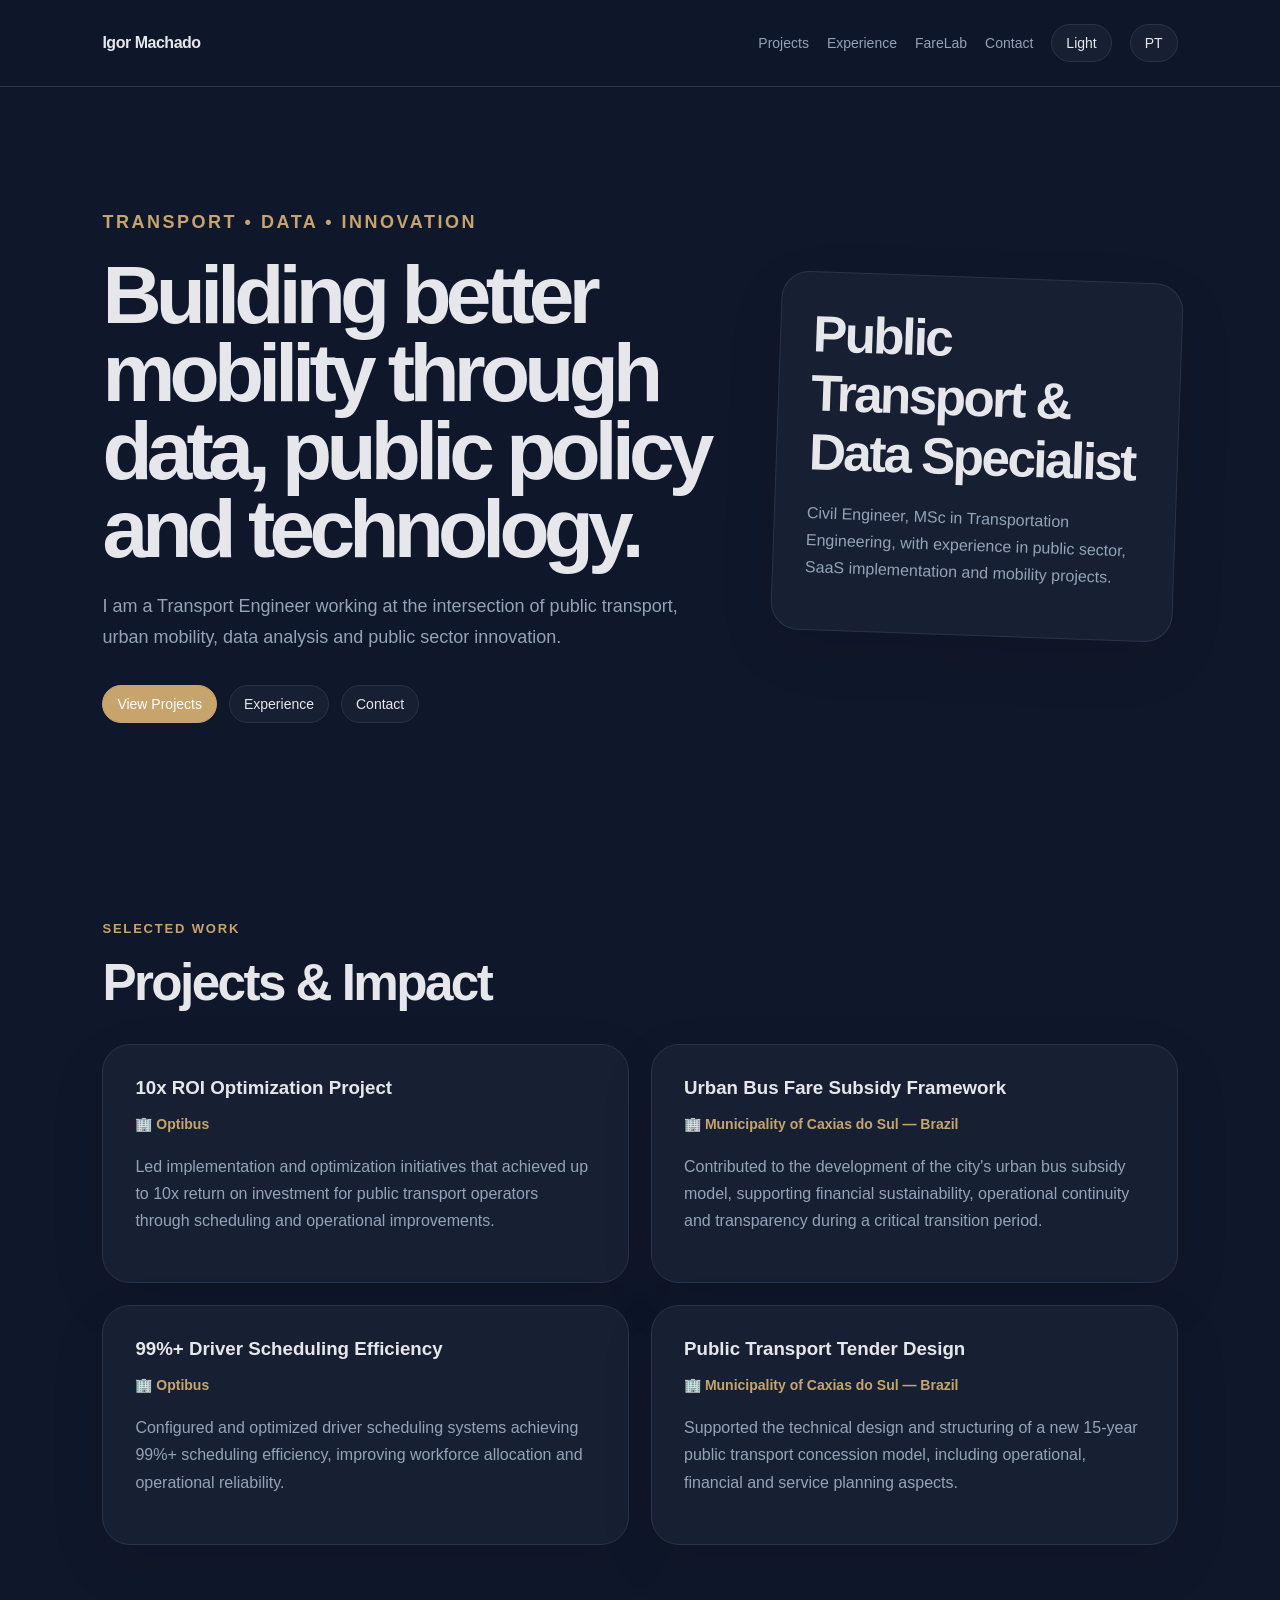
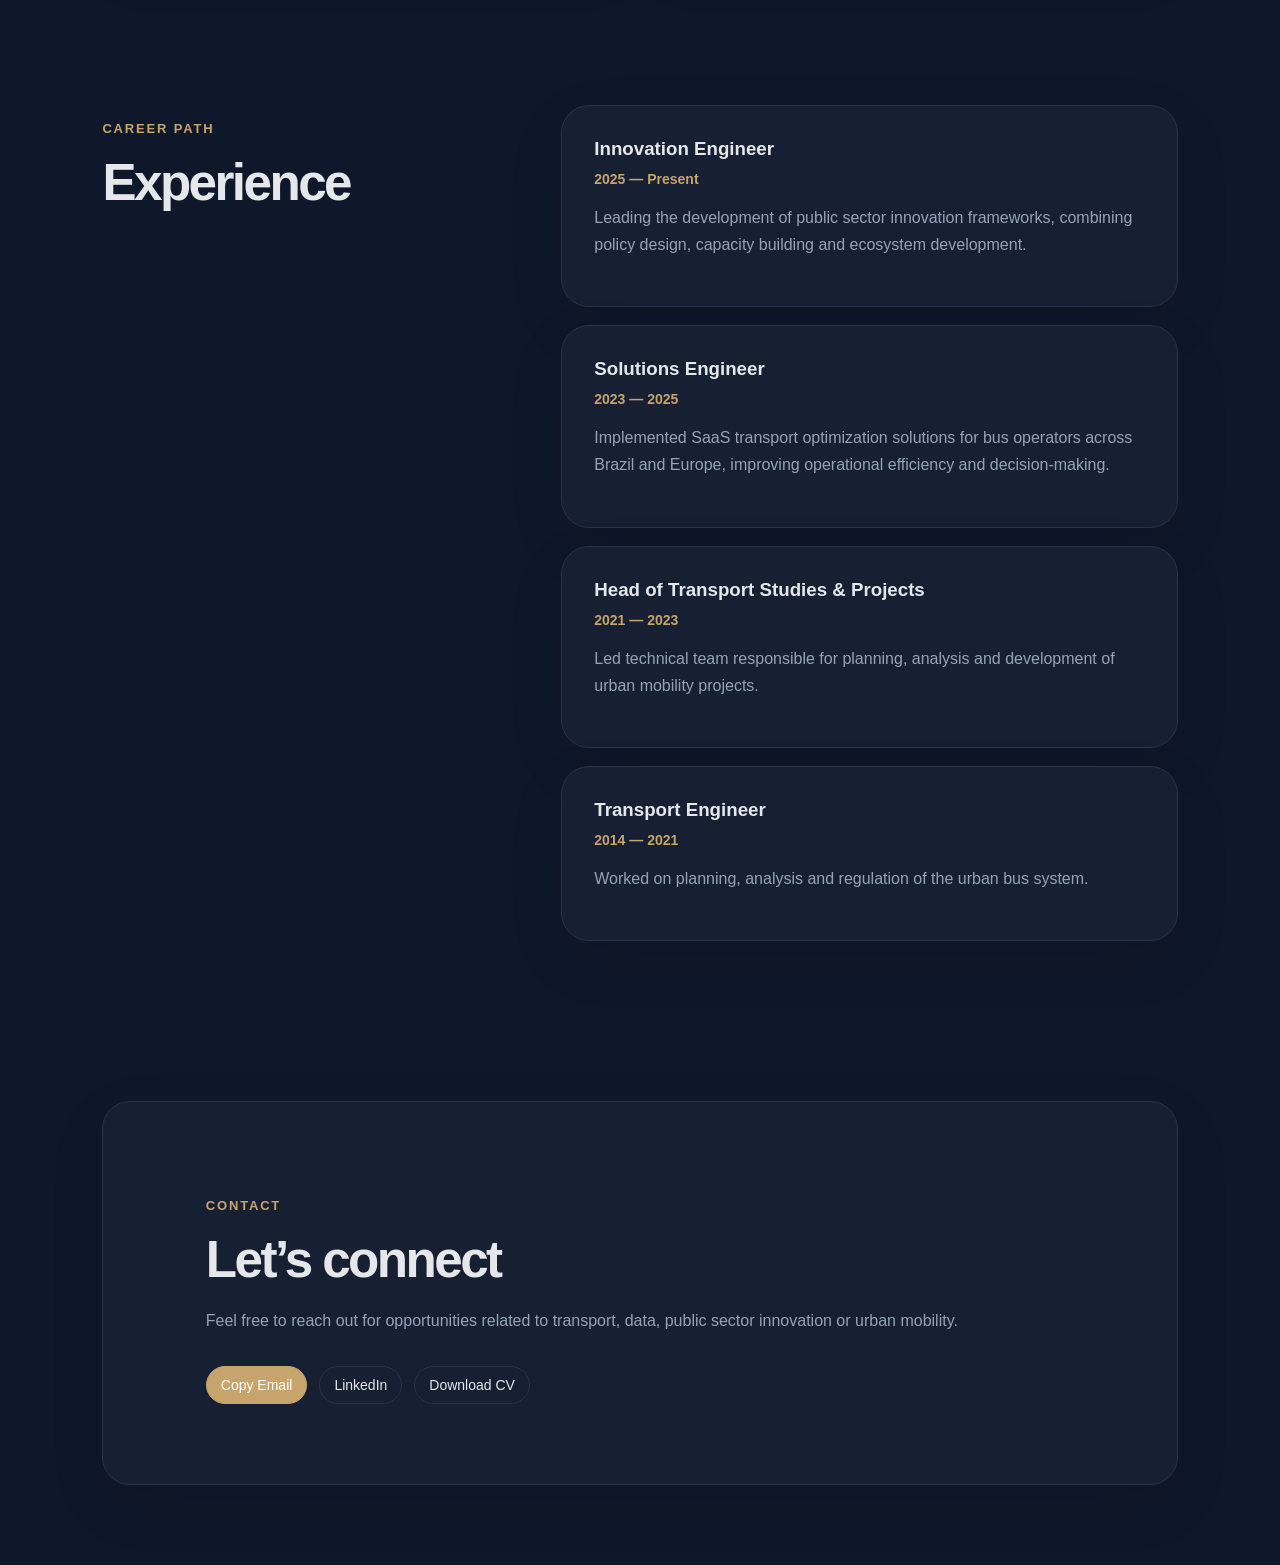
==== index.html @ 829ffb02 "Initial portfolio commit" ====
<!DOCTYPE html>
<html lang="en">
<head>
  <meta charset="UTF-8" />
  <meta name="viewport" content="width=device-width, initial-scale=1.0" />
  <title>Igor Machado</title>
  <link rel="stylesheet" href="style.css" />
</head>

<body>
  <header class="navbar">
    <div class="logo">Igor Machado</div>

    <nav class="nav-links">
      <a id="navprojects" href="#projects">Projects</a>
      <a id="navexperience" href="#experience">Experience</a>
      <a id="navfarelab" href="farelab/farelab.html">FareLab</a>
      <a id="navcontact" href="#contact">Contact</a>
      <button id="themeBtn">Dark</button>
      <button id="langBtn">PT</button>
    </nav>
  </header>

  <main>
    <section class="hero">
      <div class="hero-text">
        <p id="eyebrow" class="eyebrow">Transport • Data • Innovation</p>

        <h1 id="heroTitle">
          Building better mobility through data, public policy and technology.
        </h1>

        <p id="heroDescription">
          I am a Transport Engineer working at the intersection of public transport,
          urban mobility, data analysis and public sector innovation.
        </p>

        <div class="hero-buttons">
          <a id="btnViewProjects" class="btn primary" href="#projects">View Projects</a>
          <a id="btnexperience" class="btn secondary" href="#experience">Experience</a>
          <a id="btncontact" class="btn secondary" href="#contact">Contact</a>
        </div>
      </div>

      <div class="hero-card">
        <h2 id="heroCardTitle">Public Transport & Data Specialist</h2>
        <p id="heroCardDescription">
          Civil Engineer, MSc in Transportation Engineering, with experience in
          public sector, SaaS implementation and mobility projects.
        </p>
      </div>
    </section>

    <section id="projects" class="section">

      <div class="section-header">
        <p id="projectsEyebrow" class="eyebrow">
          Selected Work
        </p>

        <h2 id="projectsTitle">
          Projects & Impact
        </h2>
      </div>

      <div class="grid">

        <article class="card">
          <h3 id="project1Title">
            10x ROI Optimization Project
          </h3>

          <p class="project-company">
            🏢 Optibus
          </p>

          <p id="project1Description">
            Led implementation and optimization initiatives that achieved up to
            10x return on investment for public transport operators through
            scheduling and operational improvements.
          </p>
        </article>

        <article class="card">
          <h3 id="project2Title">
            Urban Bus Fare Subsidy Framework
          </h3>

          <p class="project-company">
            🏢 Municipality of Caxias do Sul — Brazil
          </p>

          <p id="project2Description">
            Contributed to the development of the city's urban bus subsidy model,
            supporting financial sustainability, operational continuity and
            transparency during a critical transition period.
          </p>
        </article>

        <article class="card">
          <h3 id="project3Title">
            99%+ Driver Scheduling Efficiency
          </h3>

          <p class="project-company">
            🏢 Optibus
          </p>

          <p id="project3Description">
            Configured and optimized driver scheduling systems achieving
            99%+ scheduling efficiency, improving workforce allocation
            and operational reliability.
          </p>
        </article>

        <article class="card">
          <h3 id="project4Title">
            Public Transport Tender Design
          </h3>

          <p class="project-company">
            🏢 Municipality of Caxias do Sul — Brazil
          </p>

          <p id="project4Description">
            Supported the technical design and structuring of a new
            15-year public transport concession model, including operational,
            financial and service planning aspects.
          </p>
        </article>

      </div>

    </section>

    <section id="experience" class="section split">

      <div>
        <p id="experienceEyebrow" class="eyebrow">
          Career path
        </p>

        <h2 id="experienceTitle">
          Experience
        </h2>
      </div>

      <div class="timeline">

        <div class="timeline-item">

          <h3 id="exp1Title">
            Innovation Engineer
          </h3>

          <span id="exp1Period">
            2025 — Present
          </span>

          <p id="exp1Description">
            Leading the development of public sector innovation frameworks,
            combining policy design, capacity building and ecosystem development.
          </p>
        </div>

        <div class="timeline-item">

          <h3 id="exp2Title">
            Solutions Engineer
          </h3>

          <span id="exp2Period">
            2023 — 2025
          </span>

          <p id="exp2Description">
            Implemented SaaS transport optimization solutions for bus operators
            across Brazil and Europe, improving operational efficiency and decision-making.
          </p>
        </div>

        <div class="timeline-item">

          <h3 id="exp3Title">
            Head of Transport Studies & Projects
          </h3>

          <span id="exp3Period">
            2021 — 2023
          </span>

          <p id="exp3Description">
            Led technical team responsible for planning, analysis and development
            of urban mobility projects.
          </p>
        </div>

        <div class="timeline-item">

          <h3 id="exp4Title">
            Transport Engineer
          </h3>

          <span id="exp4Period">
            2014 — 2021
          </span>

          <p id="exp4Description">
            Worked on planning, analysis and regulation of the urban bus system.
          </p>
        </div>

      </div>

    </section>

      <section id="contact" class="section about">
        <p id="contactEyebrow" class="eyebrow">Contact</p>
        <h2 id="contactTitle">Let’s connect</h2>
        <p id="contactDescription">
          Feel free to reach out for opportunities related to transport, data,
          public sector innovation or urban mobility.
        </p>

        <div class="hero-buttons">
          <button class="btn primary" id="copyEmailBtn">Copy Email</button>
          <a class="btn secondary" href="https://www.linkedin.com/in/igor-machado-s/" target="_blank">LinkedIn</a>
          <a class="btn secondary" href="static/Igor_Machado_CV.pdf" target="_blank">Download CV</a>
        </div>
      </section>
  </main>

  <script src="scripts.js"></script>
</body>
</html>
---- style.css ----
:root {
  --bg: #f4f1ea;
  --surface: #ffffff;
  --text: #1f2933;
  --muted: #6b7280;
  --border: #ddd6cc;
  --accent: #8a6f4d;
  --accent-dark: #5f4b32;
}

body.dark {
  --bg: #0f172a;
  --surface: #172033;
  --text: #e5e7eb;
  --muted: #94a3b8;
  --border: #273449;
  --accent: #c7a46b;
  --accent-dark: #e0bd7a;
}

* {
  box-sizing: border-box;
}

html {
  scroll-behavior: smooth;
}

body {
  margin: 0;
  font-family: Arial, Helvetica, sans-serif;
  background: var(--bg);
  color: var(--text);
}

.navbar {
  position: sticky;
  top: 0;
  z-index: 10;
  display: flex;
  justify-content: space-between;
  align-items: center;
  padding: 24px 8%;
  background: rgba(244, 241, 234, 0.85);
  backdrop-filter: blur(12px);
  border-bottom: 1px solid var(--border);
}

body.dark .navbar {
  background: rgba(15, 23, 42, 0.85);
}

.logo {
  font-weight: 700;
  letter-spacing: -0.03em;
}

.nav-links {
  display: flex;
  align-items: center;
  gap: 18px;
}

.nav-links a {
  color: var(--muted);
  text-decoration: none;
  font-size: 14px;
}

button,
.btn {
  border: 1px solid var(--border);
  background: var(--surface);
  color: var(--text);
  padding: 10px 14px;
  border-radius: 999px;
  cursor: pointer;
  text-decoration: none;
  font-size: 14px;
}

.hero {
  min-height: 82vh;
  display: grid;
  grid-template-columns: 1.4fr 0.9fr;
  align-items: center;
  gap: 48px;
  padding: 80px 8%;
}

.eyebrow {
  color: var(--accent);
  text-transform: uppercase;
  letter-spacing: 0.14em;
  font-size: 13px;
  font-weight: 700;
}

h1 {
  font-size: clamp(42px, 7vw, 82px);
  line-height: 0.95;
  letter-spacing: -0.07em;
  margin: 16px 0 24px;
  max-width: 900px;
}

h2 {
  font-size: clamp(30px, 4vw, 52px);
  letter-spacing: -0.05em;
  margin: 0 0 18px;
}

h3 {
  margin: 0 0 10px;
}

p {
  color: var(--muted);
  line-height: 1.7;
}

.hero-text > p {
  max-width: 680px;
  font-size: 18px;
}

.hero-buttons {
  display: flex;
  flex-wrap: wrap;
  gap: 12px;
  margin-top: 32px;
}

.btn.primary {
  background: var(--accent);
  color: white;
  border-color: var(--accent);
}

.hero-card,
.card,
.timeline-item,
.about {
  background: var(--surface);
  border: 1px solid var(--border);
  border-radius: 28px;
  padding: 32px;
  box-shadow: 0 20px 60px rgba(0, 0, 0, 0.08);
}

.hero-card {
  transform: rotate(2deg);
}

.section {
  padding: 80px 8%;
}

.section-header {
  margin-bottom: 32px;
}

.grid {
  display: grid;
  grid-template-columns: repeat(2, 1fr);
  gap: 22px;
}

.split {
  display: grid;
  grid-template-columns: 0.8fr 1.2fr;
  gap: 48px;
}

.timeline {
  display: grid;
  gap: 18px;
}

.timeline-item span {
  color: var(--accent);
  font-size: 14px;
  font-weight: 700;
}

.about {
  margin: 80px 8%;
}

@media (max-width: 850px) {
  .navbar {
    align-items: flex-start;
    gap: 18px;
    flex-direction: column;
  }

  .nav-links {
    flex-wrap: wrap;
  }

  .hero,
  .split,
  .grid {
    grid-template-columns: 1fr;
  }

  .hero {
    padding-top: 48px;
  }

  .hero-card {
    transform: none;
  }
}

.project-company {
  color: var(--accent);
  font-size: 14px;
  font-weight: 700;
  margin-bottom: 14px;
}

.project-link {
  display: inline-block;
  margin-top: 18px;
  color: var(--accent-dark);
  text-decoration: none;
  font-weight: 700;
}

.project-link:hover {
  opacity: 0.8;
}


.coming-soon-page {
  min-height: 100vh;
  display: flex;
  flex-direction: column;
  justify-content: center;
  align-items: center;
  text-align: center;
  padding: 40px;
}

.coming-text {
  max-width: 700px;
  margin-bottom: 32px;
  font-size: 18px;
}

.coming-soon {
  font-size: 72px;
  font-weight: 700;
  letter-spacing: -0.06em;
  color: var(--accent);
  margin-bottom: 32px;
}
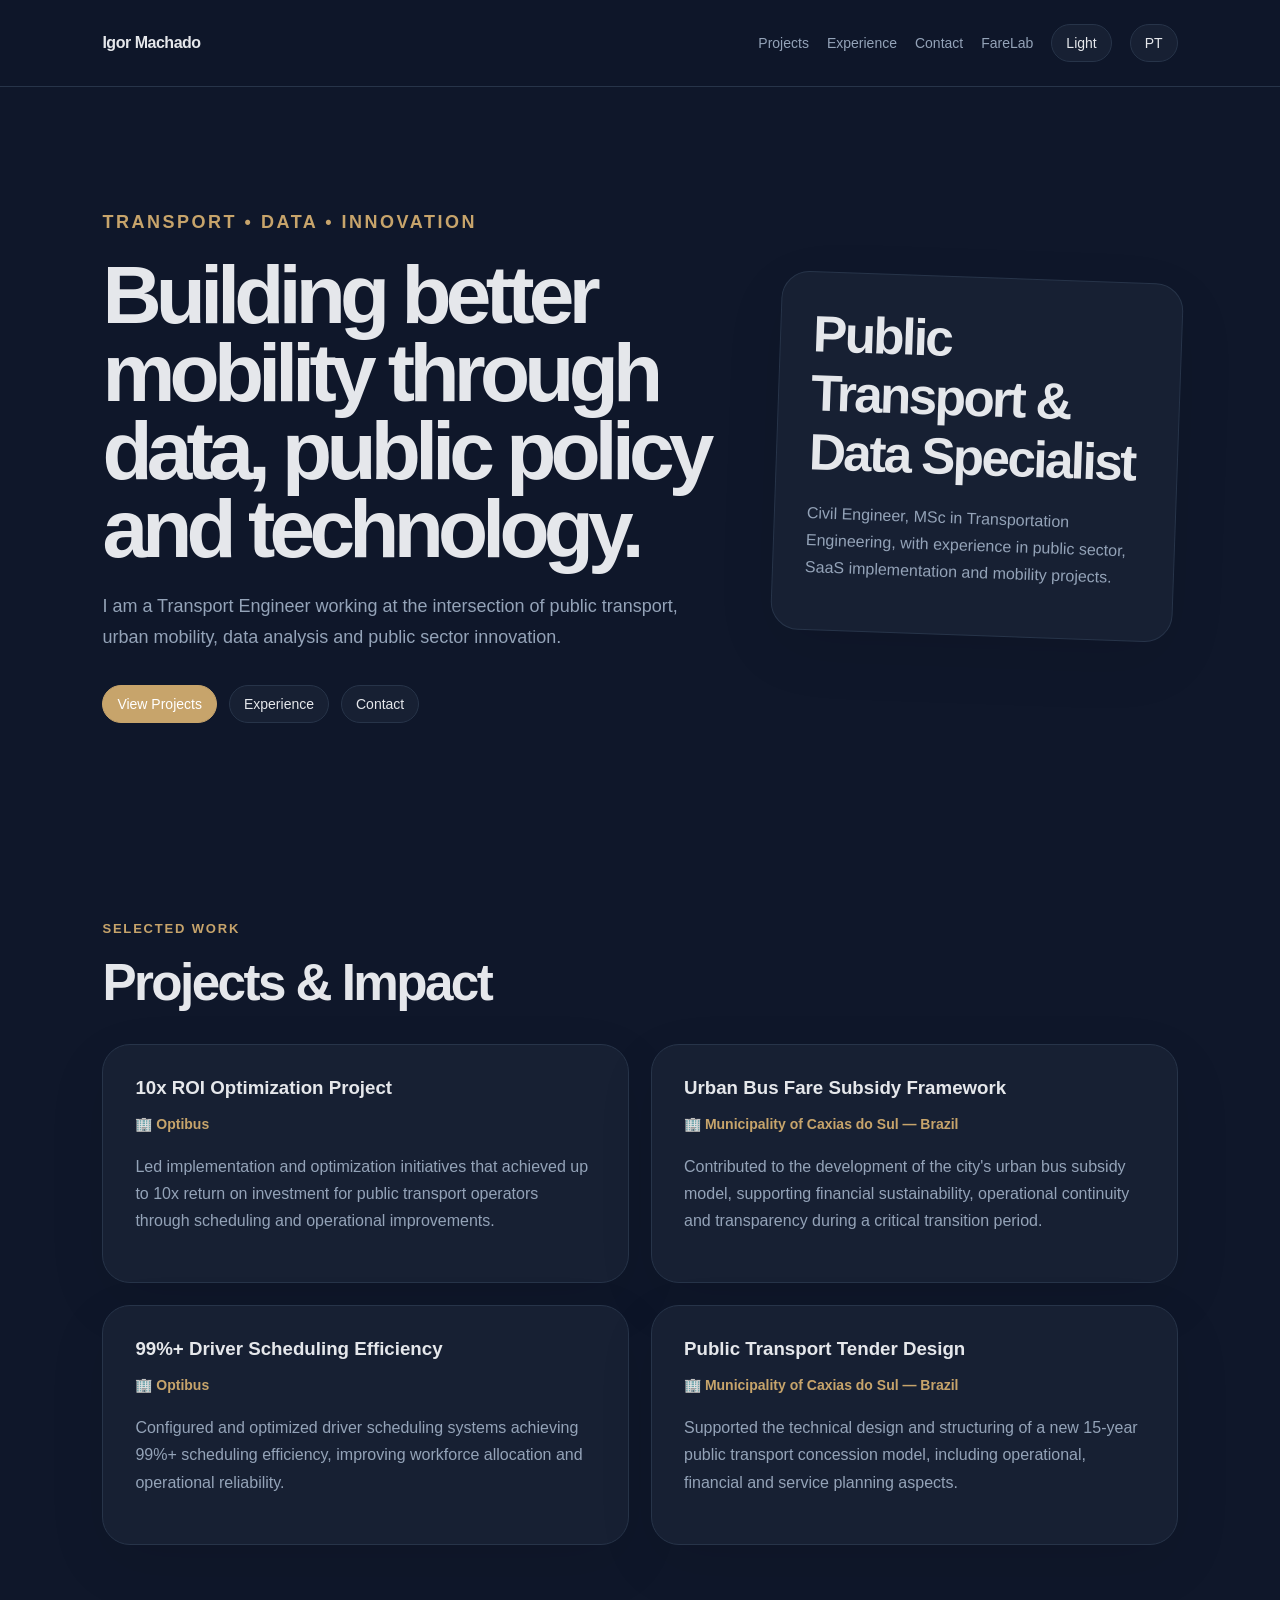
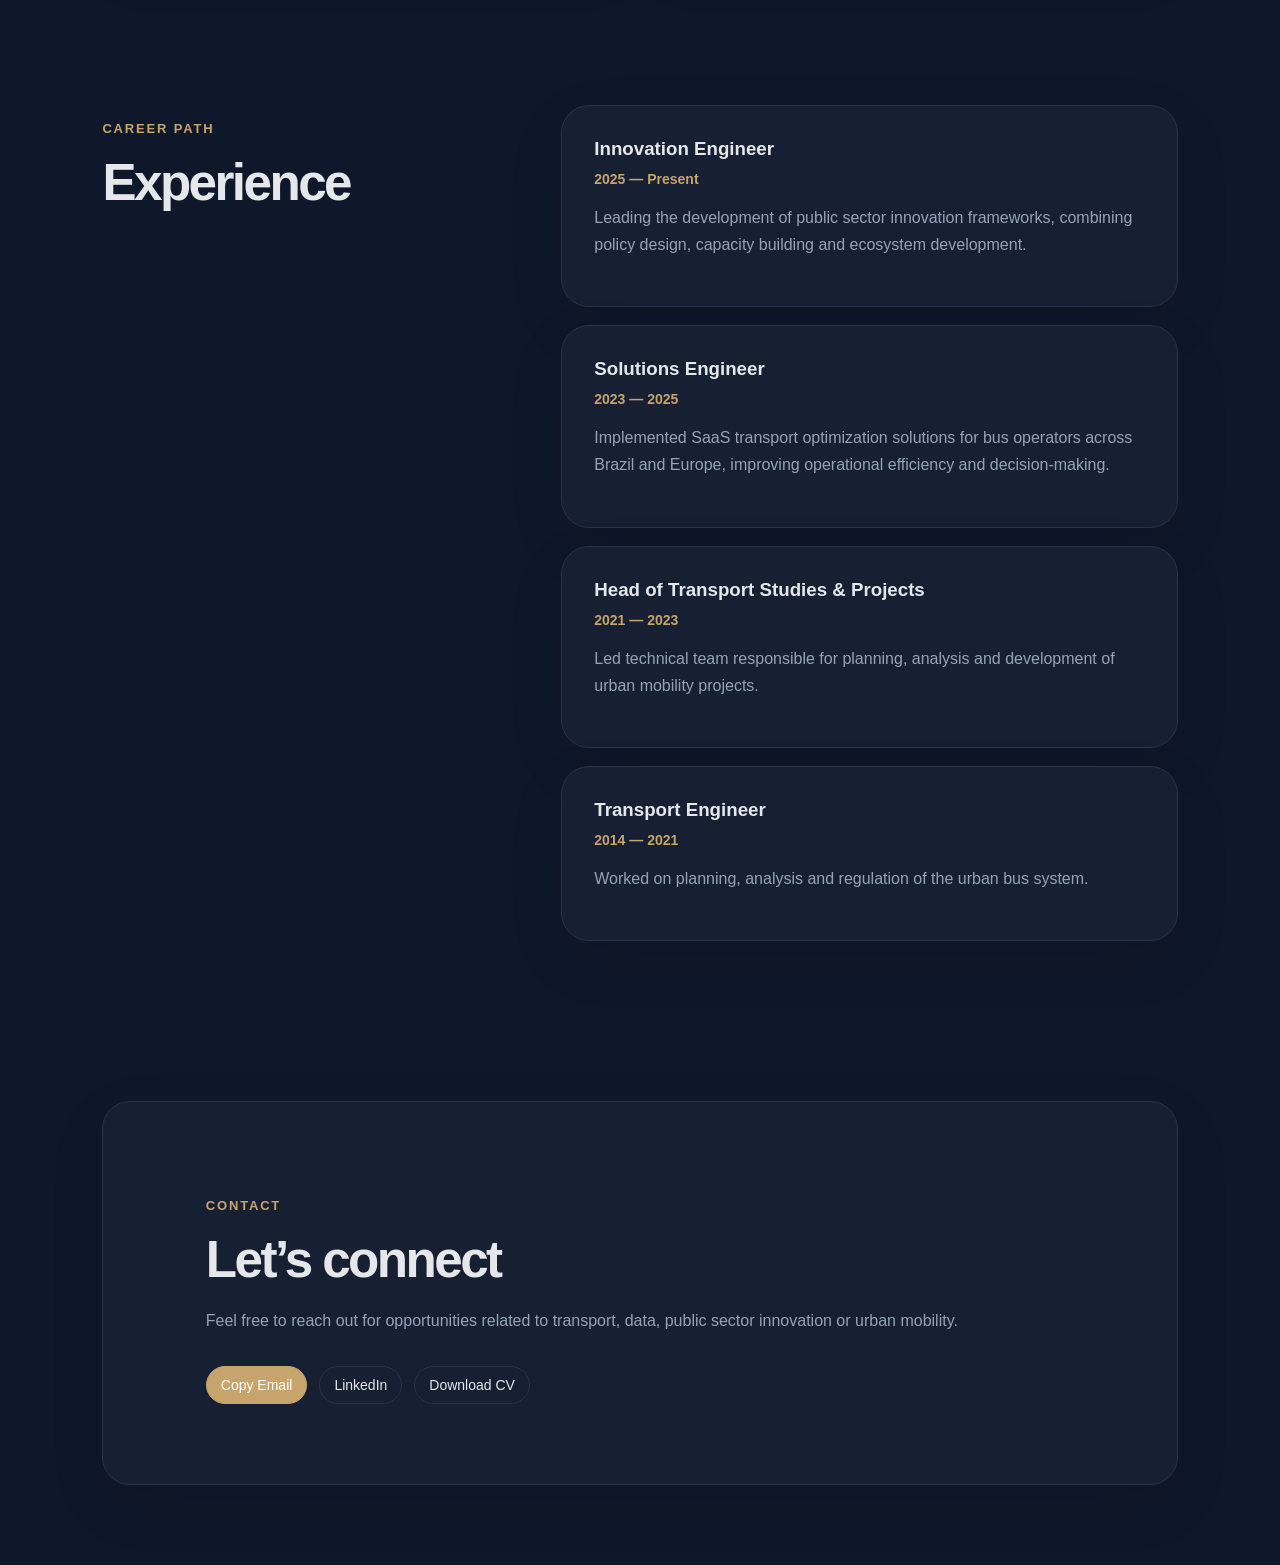
==== commit 72fe3323: "portfolio_v2" ====
--- a/index.html
+++ b/index.html
@@ -14,8 +14,8 @@
     <nav class="nav-links">
       <a id="navprojects" href="#projects">Projects</a>
       <a id="navexperience" href="#experience">Experience</a>
+      <a id="navcontact" href="#contact">Contact</a>
       <a id="navfarelab" href="farelab/farelab.html">FareLab</a>
-      <a id="navcontact" href="#contact">Contact</a>
       <button id="themeBtn">Dark</button>
       <button id="langBtn">PT</button>
     </nav>
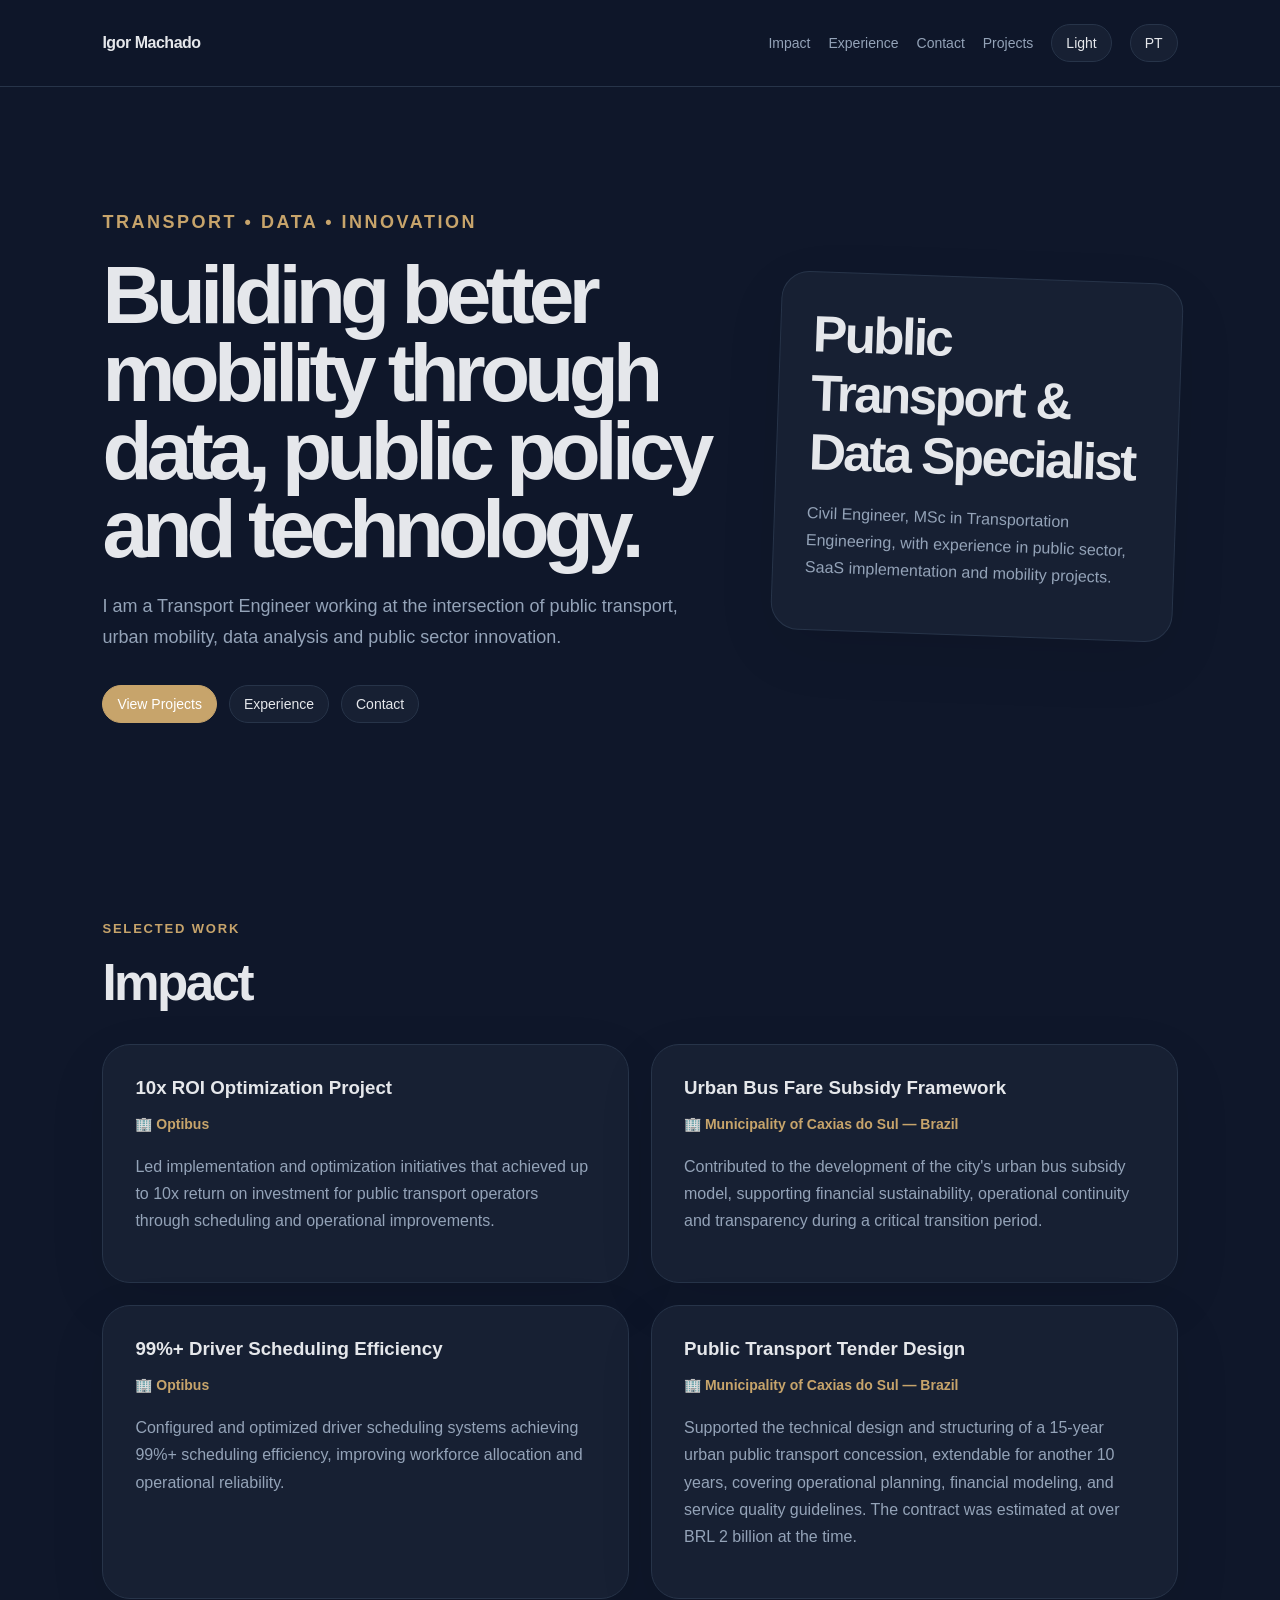
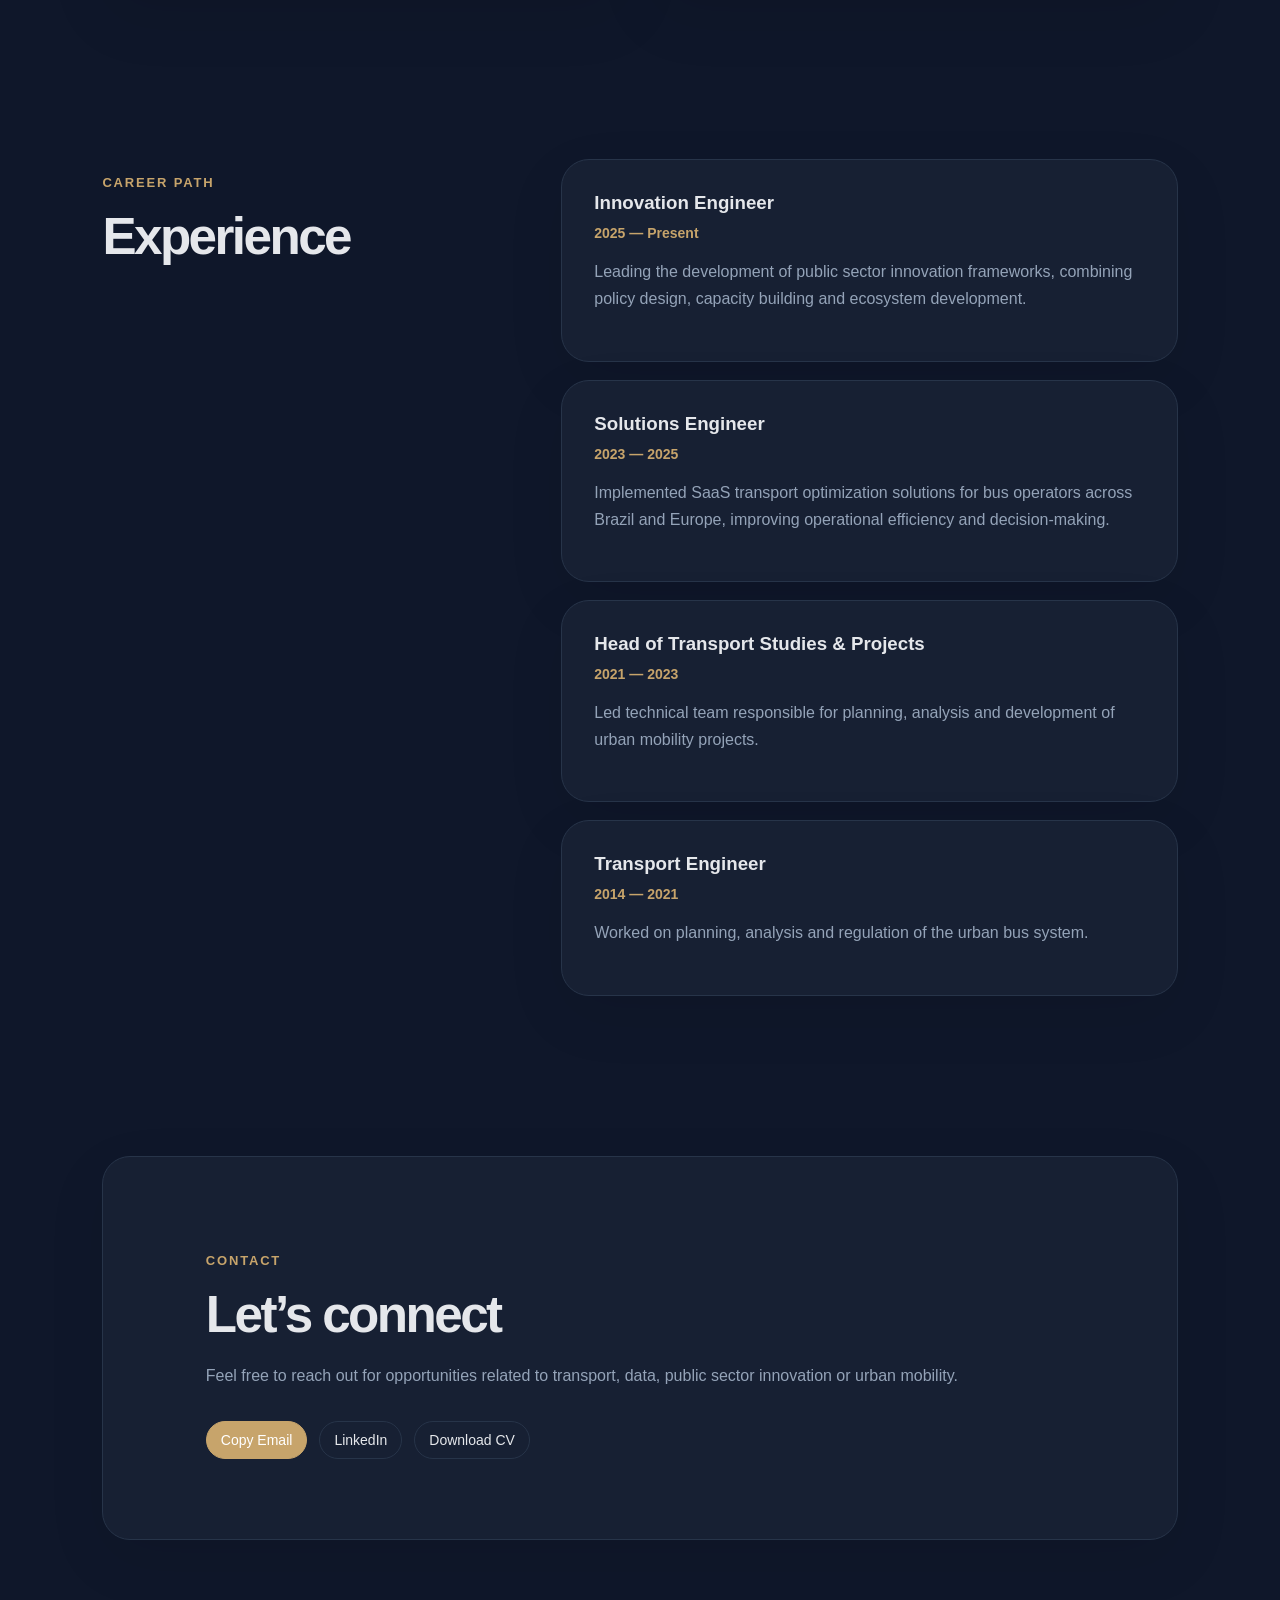
==== commit bd52201e: "mudanca impacto projetos" ====
--- a/index.html
+++ b/index.html
@@ -12,10 +12,10 @@
     <div class="logo">Igor Machado</div>
 
     <nav class="nav-links">
-      <a id="navprojects" href="#projects">Projects</a>
+      <a id="navimpact" href="#impact">Impact</a>
       <a id="navexperience" href="#experience">Experience</a>
       <a id="navcontact" href="#contact">Contact</a>
-      <a id="navfarelab" href="farelab/farelab.html">FareLab</a>
+      <a id="navprojects" href="projects.html">Projects</a>
       <button id="themeBtn">Dark</button>
       <button id="langBtn">PT</button>
     </nav>
@@ -36,7 +36,7 @@
         </p>
 
         <div class="hero-buttons">
-          <a id="btnViewProjects" class="btn primary" href="#projects">View Projects</a>
+          <a id="btnViewProjects" class="btn primary" href="projects.html">View Projects</a>
           <a id="btnexperience" class="btn secondary" href="#experience">Experience</a>
           <a id="btncontact" class="btn secondary" href="#contact">Contact</a>
         </div>
@@ -51,15 +51,15 @@
       </div>
     </section>
 
-    <section id="projects" class="section">
+    <section id="impact" class="section">
 
       <div class="section-header">
-        <p id="projectsEyebrow" class="eyebrow">
+        <p id="impactEyebrow" class="eyebrow">
           Selected Work
         </p>
 
-        <h2 id="projectsTitle">
-          Projects & Impact
+        <h2 id="impactTitle">
+          Impact
         </h2>
       </div>
 
@@ -123,9 +123,10 @@
           </p>
 
           <p id="project4Description">
-            Supported the technical design and structuring of a new
-            15-year public transport concession model, including operational,
-            financial and service planning aspects.
+            Supported the technical design and structuring of a 15-year urban
+            public transport concession, extendable for another 10 years,
+            covering operational planning, financial modeling, and service quality
+            guidelines. The contract was estimated at over BRL 2 billion at the time.
           </p>
         </article>
 
@@ -232,4 +233,4 @@
 
   <script src="scripts.js"></script>
 </body>
-</html>+</html>
